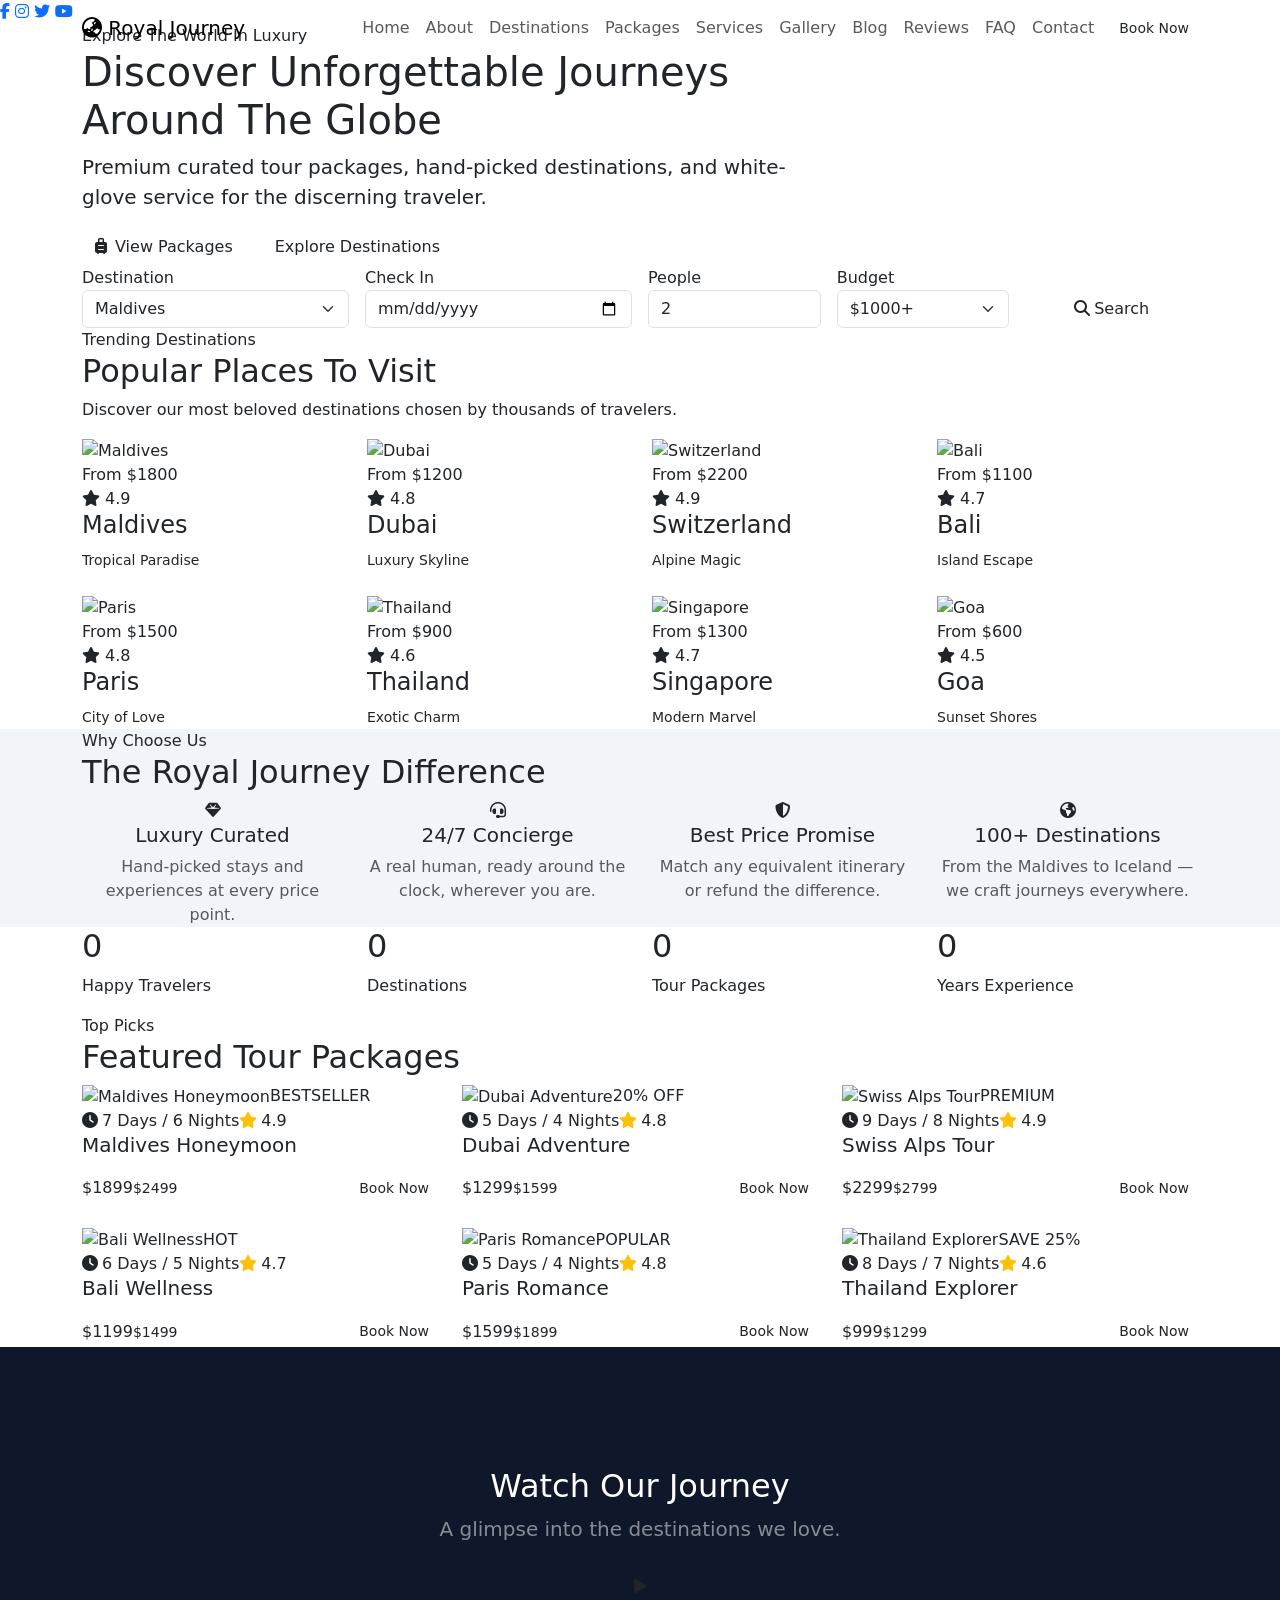
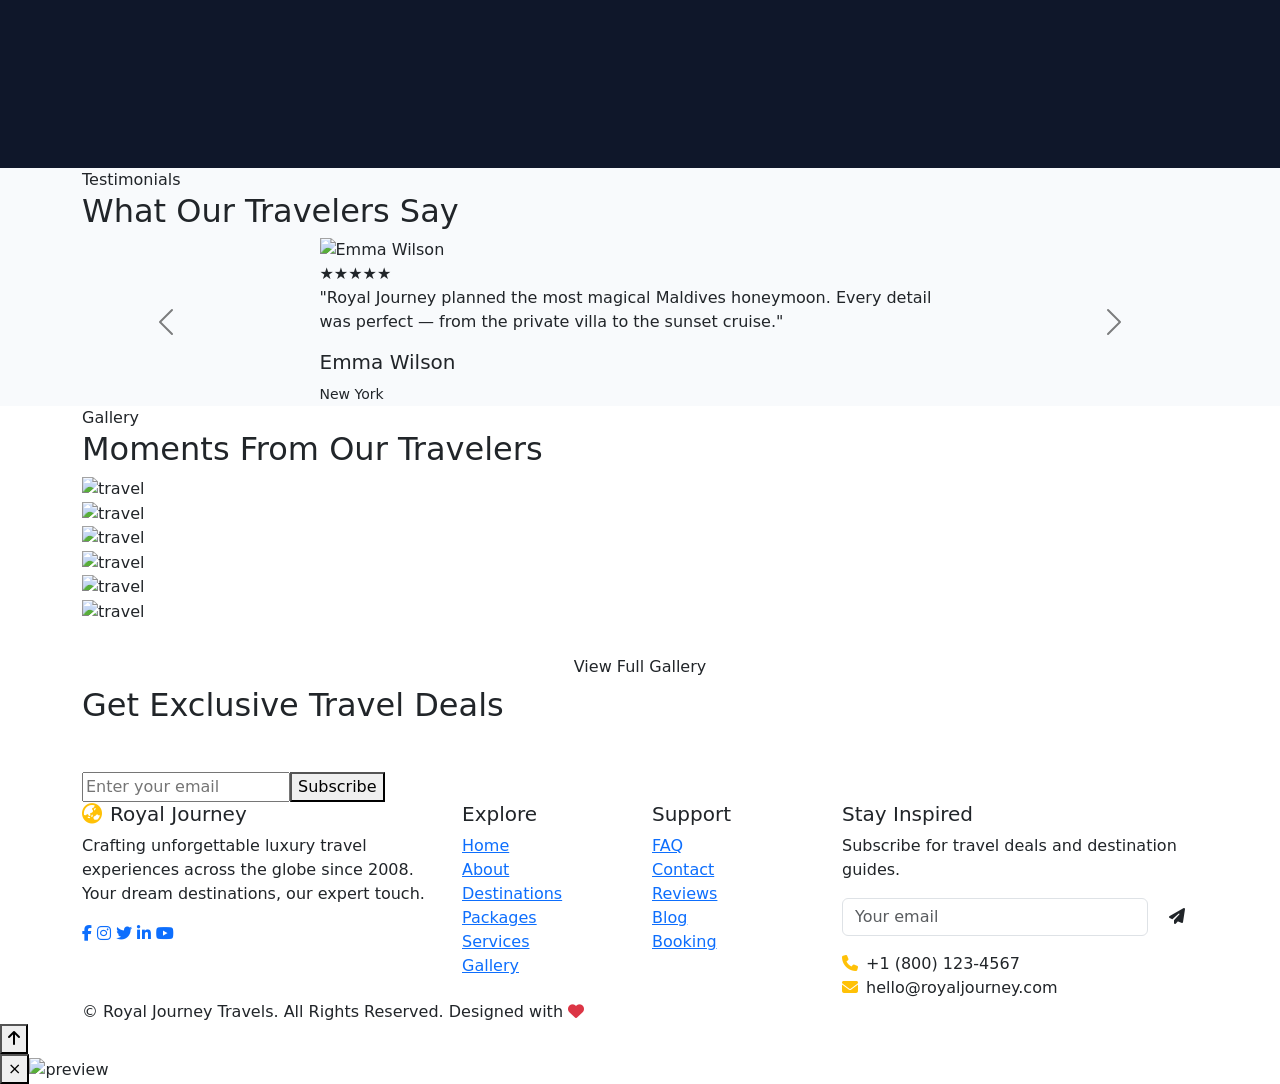
==== index.html @ 58ac91d8 "Add files via upload" ====
<!DOCTYPE html>
<html lang="en">
<head>
<meta charset="UTF-8">
<meta name="viewport" content="width=device-width,initial-scale=1">
<title>Luxury Tours & Travel Packages | Royal Journey Travels</title>
<meta name="description" content="Royal Journey Travels — explore the world in luxury with curated tour packages, premium destinations and concierge service.">
<link rel="preconnect" href="https://fonts.googleapis.com">
<link rel="preconnect" href="https://fonts.gstatic.com" crossorigin>
<link href="https://fonts.googleapis.com/css2?family=Playfair+Display:wght@600;700;800&family=Poppins:wght@300;400;500;600;700&display=swap" rel="stylesheet">
<link href="https://cdn.jsdelivr.net/npm/bootstrap@5.3.3/dist/css/bootstrap.min.css" rel="stylesheet">
<link href="https://cdnjs.cloudflare.com/ajax/libs/font-awesome/6.5.2/css/all.min.css" rel="stylesheet">
<link href="css/style.css" rel="stylesheet">
</head>
<body>
<div id="loader"><div class="loader-ring"></div></div>
<div class="float-social">
  <a href="#" aria-label="Facebook"><i class="fab fa-facebook-f"></i></a>
  <a href="#" aria-label="Instagram"><i class="fab fa-instagram"></i></a>
  <a href="#" aria-label="Twitter"><i class="fab fa-twitter"></i></a>
  <a href="#" aria-label="YouTube"><i class="fab fa-youtube"></i></a>
</div>

<nav class="navbar navbar-expand-lg fixed-top">
  <div class="container">
    <a class="navbar-brand" href="index.html"><i class="fas fa-globe-asia"></i> Royal Journey</a>
    <button class="navbar-toggler" data-bs-toggle="collapse" data-bs-target="#mainNav"><i class="fas fa-bars"></i></button>
    <div class="collapse navbar-collapse justify-content-end" id="mainNav">
      <ul class="navbar-nav align-items-lg-center">
        <li class="nav-item"><a class="nav-link" href="index.html">Home</a></li><li class="nav-item"><a class="nav-link" href="about.html">About</a></li><li class="nav-item"><a class="nav-link" href="destinations.html">Destinations</a></li><li class="nav-item"><a class="nav-link" href="packages.html">Packages</a></li><li class="nav-item"><a class="nav-link" href="services.html">Services</a></li><li class="nav-item"><a class="nav-link" href="gallery.html">Gallery</a></li><li class="nav-item"><a class="nav-link" href="blog.html">Blog</a></li><li class="nav-item"><a class="nav-link" href="testimonials.html">Reviews</a></li><li class="nav-item"><a class="nav-link" href="faq.html">FAQ</a></li><li class="nav-item"><a class="nav-link" href="contact.html">Contact</a></li>
        <li class="nav-item ms-lg-2"><a class="btn btn-premium btn-sm" href="booking.html">Book Now</a></li>
      </ul>
    </div>
  </div>
</nav>
<section class="hero">
  <div class="hero-bg" style="background-image:url('https://images.unsplash.com/photo-1507525428034-b723cf961d3e?w=1920&h=1080&fit=crop&auto=format')"></div>
  <div class="hero-overlay"></div>
  <div class="container hero-content">
    <div class="row">
      <div class="col-lg-8">
        <span class="eyebrow reveal">Explore The World In Luxury</span>
        <h1 class="reveal">Discover Unforgettable <span>Journeys</span> Around The Globe</h1>
        <p class="lead reveal">Premium curated tour packages, hand-picked destinations, and white-glove service for the discerning traveler.</p>
        <div class="d-flex gap-3 flex-wrap reveal">
          <a href="packages.html" class="btn btn-premium"><i class="fas fa-suitcase-rolling me-2"></i>View Packages</a>
          <a href="destinations.html" class="btn btn-outline-premium">Explore Destinations</a>
        </div>
      </div>
    </div>
    <div class="search-card reveal">
      <form class="row g-3 align-items-end" onsubmit="event.preventDefault();window.location.href='booking.html'">
        <div class="col-md-3"><label>Destination</label><select class="form-select"><option>Maldives</option><option>Dubai</option><option>Switzerland</option><option>Bali</option></select></div>
        <div class="col-md-3"><label>Check In</label><input type="date" class="form-control"></div>
        <div class="col-md-2"><label>People</label><input type="number" class="form-control" value="2" min="1"></div>
        <div class="col-md-2"><label>Budget</label><select class="form-select"><option>$1000+</option><option>$2000+</option><option>$5000+</option></select></div>
        <div class="col-md-2"><button class="btn btn-premium w-100"><i class="fas fa-search me-1"></i>Search</button></div>
      </form>
    </div>
  </div>
</section>

<section>
  <div class="container">
    <div class="section-title reveal"><span class="eyebrow">Trending Destinations</span><h2>Popular Places To Visit</h2><p>Discover our most beloved destinations chosen by thousands of travelers.</p></div>
    <div class="row g-4">
      <div class="col-md-6 col-lg-3"><div class="dest-card reveal"><img src="https://images.unsplash.com/photo-1514282401047-d79a71a590e8?w=600&h=800&fit=crop&auto=format" alt="Maldives"><div class="badge-price">From $1800</div><div class="overlay"><div class="rating"><i class="fas fa-star"></i> 4.9</div><h4>Maldives</h4><small>Tropical Paradise</small></div></div></div><div class="col-md-6 col-lg-3"><div class="dest-card reveal"><img src="https://images.unsplash.com/photo-1512453979798-5ea266f8880c?w=600&h=800&fit=crop&auto=format" alt="Dubai"><div class="badge-price">From $1200</div><div class="overlay"><div class="rating"><i class="fas fa-star"></i> 4.8</div><h4>Dubai</h4><small>Luxury Skyline</small></div></div></div><div class="col-md-6 col-lg-3"><div class="dest-card reveal"><img src="https://images.unsplash.com/photo-1530841377377-3ff06c0ca713?w=600&h=800&fit=crop&auto=format" alt="Switzerland"><div class="badge-price">From $2200</div><div class="overlay"><div class="rating"><i class="fas fa-star"></i> 4.9</div><h4>Switzerland</h4><small>Alpine Magic</small></div></div></div><div class="col-md-6 col-lg-3"><div class="dest-card reveal"><img src="https://images.unsplash.com/photo-1537996194471-e657df975ab4?w=600&h=800&fit=crop&auto=format" alt="Bali"><div class="badge-price">From $1100</div><div class="overlay"><div class="rating"><i class="fas fa-star"></i> 4.7</div><h4>Bali</h4><small>Island Escape</small></div></div></div><div class="col-md-6 col-lg-3"><div class="dest-card reveal"><img src="https://images.unsplash.com/photo-1502602898657-3e91760cbb34?w=600&h=800&fit=crop&auto=format" alt="Paris"><div class="badge-price">From $1500</div><div class="overlay"><div class="rating"><i class="fas fa-star"></i> 4.8</div><h4>Paris</h4><small>City of Love</small></div></div></div><div class="col-md-6 col-lg-3"><div class="dest-card reveal"><img src="https://images.unsplash.com/photo-1528181304800-259b08848526?w=600&h=800&fit=crop&auto=format" alt="Thailand"><div class="badge-price">From $900</div><div class="overlay"><div class="rating"><i class="fas fa-star"></i> 4.6</div><h4>Thailand</h4><small>Exotic Charm</small></div></div></div><div class="col-md-6 col-lg-3"><div class="dest-card reveal"><img src="https://images.unsplash.com/photo-1525625293386-3f8f99389edd?w=600&h=800&fit=crop&auto=format" alt="Singapore"><div class="badge-price">From $1300</div><div class="overlay"><div class="rating"><i class="fas fa-star"></i> 4.7</div><h4>Singapore</h4><small>Modern Marvel</small></div></div></div><div class="col-md-6 col-lg-3"><div class="dest-card reveal"><img src="https://images.unsplash.com/photo-1512343879784-a960bf40e7f2?w=600&h=800&fit=crop&auto=format" alt="Goa"><div class="badge-price">From $600</div><div class="overlay"><div class="rating"><i class="fas fa-star"></i> 4.5</div><h4>Goa</h4><small>Sunset Shores</small></div></div></div>
    </div>
  </div>
</section>

<section style="background:#f1f5f9">
  <div class="container">
    <div class="section-title reveal"><span class="eyebrow">Why Choose Us</span><h2>The Royal Journey Difference</h2></div>
    <div class="row g-4">
      <div class="col-md-6 col-lg-3"><div class="glass reveal text-center"><div class="feat-icon mx-auto"><i class="fas fa-gem"></i></div><h5>Luxury Curated</h5><p class="mb-0 text-muted">Hand-picked stays and experiences at every price point.</p></div></div><div class="col-md-6 col-lg-3"><div class="glass reveal text-center"><div class="feat-icon mx-auto"><i class="fas fa-headset"></i></div><h5>24/7 Concierge</h5><p class="mb-0 text-muted">A real human, ready around the clock, wherever you are.</p></div></div><div class="col-md-6 col-lg-3"><div class="glass reveal text-center"><div class="feat-icon mx-auto"><i class="fas fa-shield-halved"></i></div><h5>Best Price Promise</h5><p class="mb-0 text-muted">Match any equivalent itinerary or refund the difference.</p></div></div><div class="col-md-6 col-lg-3"><div class="glass reveal text-center"><div class="feat-icon mx-auto"><i class="fas fa-earth-americas"></i></div><h5>100+ Destinations</h5><p class="mb-0 text-muted">From the Maldives to Iceland — we craft journeys everywhere.</p></div></div>
    </div>
  </div>
</section>

<section class="counter-section">
  <div class="container position-relative">
    <div class="row">
      <div class="col-6 col-md-3 reveal"><div class="counter-box"><h2 data-counter="25000">0</h2><p>Happy Travelers</p></div></div><div class="col-6 col-md-3 reveal"><div class="counter-box"><h2 data-counter="120">0</h2><p>Destinations</p></div></div><div class="col-6 col-md-3 reveal"><div class="counter-box"><h2 data-counter="350">0</h2><p>Tour Packages</p></div></div><div class="col-6 col-md-3 reveal"><div class="counter-box"><h2 data-counter="17">0</h2><p>Years Experience</p></div></div>
    </div>
  </div>
</section>

<section>
  <div class="container">
    <div class="section-title reveal"><span class="eyebrow">Top Picks</span><h2>Featured Tour Packages</h2></div>
    <div class="row g-4">
      <div class="col-md-6 col-lg-4"><div class="pkg-card reveal"><div class="img-wrap"><img src="https://images.unsplash.com/photo-1573843981267-be1999ff37cd?w=800&h=600&fit=crop&auto=format" alt="Maldives Honeymoon"><span class="ribbon">BESTSELLER</span></div><div class="body"><div class="meta"><span><i class="fas fa-clock me-1"></i>7 Days / 6 Nights</span><span><i class="fas fa-star text-warning me-1"></i>4.9</span></div><h5>Maldives Honeymoon</h5><div class="d-flex justify-content-between align-items-center mt-3"><span class="price">$1899<small>$2499</small></span><a href="booking.html" class="btn btn-premium btn-sm">Book Now</a></div></div></div></div><div class="col-md-6 col-lg-4"><div class="pkg-card reveal"><div class="img-wrap"><img src="https://images.unsplash.com/photo-1518684079-3c830dcef090?w=800&h=600&fit=crop&auto=format" alt="Dubai Adventure"><span class="ribbon">20% OFF</span></div><div class="body"><div class="meta"><span><i class="fas fa-clock me-1"></i>5 Days / 4 Nights</span><span><i class="fas fa-star text-warning me-1"></i>4.8</span></div><h5>Dubai Adventure</h5><div class="d-flex justify-content-between align-items-center mt-3"><span class="price">$1299<small>$1599</small></span><a href="booking.html" class="btn btn-premium btn-sm">Book Now</a></div></div></div></div><div class="col-md-6 col-lg-4"><div class="pkg-card reveal"><div class="img-wrap"><img src="https://images.unsplash.com/photo-1527668752968-14dc70a27c95?w=800&h=600&fit=crop&auto=format" alt="Swiss Alps Tour"><span class="ribbon">PREMIUM</span></div><div class="body"><div class="meta"><span><i class="fas fa-clock me-1"></i>9 Days / 8 Nights</span><span><i class="fas fa-star text-warning me-1"></i>4.9</span></div><h5>Swiss Alps Tour</h5><div class="d-flex justify-content-between align-items-center mt-3"><span class="price">$2299<small>$2799</small></span><a href="booking.html" class="btn btn-premium btn-sm">Book Now</a></div></div></div></div><div class="col-md-6 col-lg-4"><div class="pkg-card reveal"><div class="img-wrap"><img src="https://images.unsplash.com/photo-1518548419970-58e3b4079ab2?w=800&h=600&fit=crop&auto=format" alt="Bali Wellness"><span class="ribbon">HOT</span></div><div class="body"><div class="meta"><span><i class="fas fa-clock me-1"></i>6 Days / 5 Nights</span><span><i class="fas fa-star text-warning me-1"></i>4.7</span></div><h5>Bali Wellness</h5><div class="d-flex justify-content-between align-items-center mt-3"><span class="price">$1199<small>$1499</small></span><a href="booking.html" class="btn btn-premium btn-sm">Book Now</a></div></div></div></div><div class="col-md-6 col-lg-4"><div class="pkg-card reveal"><div class="img-wrap"><img src="https://images.unsplash.com/photo-1431274172761-fca41d930114?w=800&h=600&fit=crop&auto=format" alt="Paris Romance"><span class="ribbon">POPULAR</span></div><div class="body"><div class="meta"><span><i class="fas fa-clock me-1"></i>5 Days / 4 Nights</span><span><i class="fas fa-star text-warning me-1"></i>4.8</span></div><h5>Paris Romance</h5><div class="d-flex justify-content-between align-items-center mt-3"><span class="price">$1599<small>$1899</small></span><a href="booking.html" class="btn btn-premium btn-sm">Book Now</a></div></div></div></div><div class="col-md-6 col-lg-4"><div class="pkg-card reveal"><div class="img-wrap"><img src="https://images.unsplash.com/photo-1552465011-b4e21bf6e79a?w=800&h=600&fit=crop&auto=format" alt="Thailand Explorer"><span class="ribbon">SAVE 25%</span></div><div class="body"><div class="meta"><span><i class="fas fa-clock me-1"></i>8 Days / 7 Nights</span><span><i class="fas fa-star text-warning me-1"></i>4.6</span></div><h5>Thailand Explorer</h5><div class="d-flex justify-content-between align-items-center mt-3"><span class="price">$999<small>$1299</small></span><a href="booking.html" class="btn btn-premium btn-sm">Book Now</a></div></div></div></div>
    </div>
  </div>
</section>

<section style="background:#0f172a;color:#fff;text-align:center;padding:120px 0;background-image:linear-gradient(rgba(15,23,42,.8),rgba(15,23,42,.8)),url('https://images.unsplash.com/photo-1488646953014-85cb44e25828?w=1600&h=800&fit=crop&auto=format');background-size:cover;background-attachment:fixed">
  <div class="container reveal">
    <h2 style="color:#fff">Watch Our Journey</h2>
    <p class="lead text-white-50 mb-4">A glimpse into the destinations we love.</p>
    <a href="#" class="btn btn-premium rounded-circle" style="width:80px;height:80px" data-bs-toggle="modal" data-bs-target="#videoModal"><i class="fas fa-play"></i></a>
  </div>
</section>
<div class="modal fade" id="videoModal" tabindex="-1"><div class="modal-dialog modal-lg modal-dialog-centered"><div class="modal-content"><div class="ratio ratio-16x9"><iframe src="https://www.youtube.com/embed/_VuJiD4OcG4" allowfullscreen></iframe></div></div></div></div>

<section style="background:#f8fafc">
  <div class="container">
    <div class="section-title reveal"><span class="eyebrow">Testimonials</span><h2>What Our Travelers Say</h2></div>
    <div id="testiCarousel" class="carousel slide reveal" data-bs-ride="carousel"><div class="carousel-inner">
      <div class="carousel-item active"><div class="row justify-content-center"><div class="col-lg-7"><div class="testi"><img src="https://randomuser.me/api/portraits/women/65.jpg" alt="Emma Wilson"><div class="stars">★★★★★</div><p>"Royal Journey planned the most magical Maldives honeymoon. Every detail was perfect — from the private villa to the sunset cruise."</p><h5>Emma Wilson</h5><small>New York</small></div></div></div></div><div class="carousel-item"><div class="row justify-content-center"><div class="col-lg-7"><div class="testi"><img src="https://randomuser.me/api/portraits/men/22.jpg" alt="Daniel Smith"><div class="stars">★★★★★</div><p>"From Dubai’s skyline to its deserts, the team curated an unforgettable adventure. World-class service throughout."</p><h5>Daniel Smith</h5><small>London</small></div></div></div></div><div class="carousel-item"><div class="row justify-content-center"><div class="col-lg-7"><div class="testi"><img src="https://randomuser.me/api/portraits/women/30.jpg" alt="Priya Sharma"><div class="stars">★★★★★</div><p>"Our Swiss Alps trip was beyond expectations. The hotels, guides, and itinerary felt truly luxurious. Highly recommended!"</p><h5>Priya Sharma</h5><small>Mumbai</small></div></div></div></div><div class="carousel-item"><div class="row justify-content-center"><div class="col-lg-7"><div class="testi"><img src="https://randomuser.me/api/portraits/men/55.jpg" alt="Marco Rossi"><div class="stars">★★★★★</div><p>"Booking Bali through Royal Journey was the best travel decision. Seamless and stress-free, with thoughtful surprises."</p><h5>Marco Rossi</h5><small>Milan</small></div></div></div></div>
    </div><button class="carousel-control-prev" data-bs-target="#testiCarousel" data-bs-slide="prev"><span class="carousel-control-prev-icon" style="filter:invert(1)"></span></button><button class="carousel-control-next" data-bs-target="#testiCarousel" data-bs-slide="next"><span class="carousel-control-next-icon" style="filter:invert(1)"></span></button></div>
  </div>
</section>

<section>
  <div class="container">
    <div class="section-title reveal"><span class="eyebrow">Gallery</span><h2>Moments From Our Travelers</h2></div>
    <div class="masonry">
      <div class="gallery-item reveal"><img src="https://images.unsplash.com/photo-1507525428034-b723cf961d3e?w=600&h=685&fit=crop&auto=format" alt="travel"></div><div class="gallery-item reveal"><img src="https://images.unsplash.com/photo-1469474968028-56623f02e42e?w=600&h=649&fit=crop&auto=format" alt="travel"></div><div class="gallery-item reveal"><img src="https://images.unsplash.com/photo-1488646953014-85cb44e25828?w=600&h=666&fit=crop&auto=format" alt="travel"></div><div class="gallery-item reveal"><img src="https://images.unsplash.com/photo-1518684079-3c830dcef090?w=600&h=568&fit=crop&auto=format" alt="travel"></div><div class="gallery-item reveal"><img src="https://images.unsplash.com/photo-1493246507139-91e8fad9978e?w=600&h=601&fit=crop&auto=format" alt="travel"></div><div class="gallery-item reveal"><img src="https://images.unsplash.com/photo-1530841377377-3ff06c0ca713?w=600&h=617&fit=crop&auto=format" alt="travel"></div>
    </div>
    <div class="text-center mt-4"><a href="gallery.html" class="btn btn-premium">View Full Gallery</a></div>
  </div>
</section>

<section>
  <div class="container"><div class="newsletter reveal">
    <h2>Get Exclusive Travel Deals</h2>
    <p class="text-white-50">Join 25,000+ travelers receiving curated offers monthly.</p>
    <form><input type="email" placeholder="Enter your email" required><button type="submit">Subscribe</button></form>
  </div></div>
</section>

<footer>
  <div class="container">
    <div class="row g-4">
      <div class="col-lg-4">
        <h5><i class="fas fa-globe-asia text-warning me-2"></i>Royal Journey</h5>
        <p>Crafting unforgettable luxury travel experiences across the globe since 2008. Your dream destinations, our expert touch.</p>
        <div class="social mt-3">
          <a href="#"><i class="fab fa-facebook-f"></i></a>
          <a href="#"><i class="fab fa-instagram"></i></a>
          <a href="#"><i class="fab fa-twitter"></i></a>
          <a href="#"><i class="fab fa-linkedin-in"></i></a>
          <a href="#"><i class="fab fa-youtube"></i></a>
        </div>
      </div>
      <div class="col-lg-2 col-md-6">
        <h5>Explore</h5>
        <a href="index.html">Home</a><br><a href="about.html">About</a><br><a href="destinations.html">Destinations</a><br><a href="packages.html">Packages</a><br><a href="services.html">Services</a><br><a href="gallery.html">Gallery</a><br>
      </div>
      <div class="col-lg-2 col-md-6">
        <h5>Support</h5>
        <a href="faq.html">FAQ</a><br>
        <a href="contact.html">Contact</a><br>
        <a href="testimonials.html">Reviews</a><br>
        <a href="blog.html">Blog</a><br>
        <a href="booking.html">Booking</a>
      </div>
      <div class="col-lg-4">
        <h5>Stay Inspired</h5>
        <p>Subscribe for travel deals and destination guides.</p>
        <form id="footerNewsletter" class="d-flex gap-2 mt-3">
          <input type="email" class="form-control" placeholder="Your email" required>
          <button class="btn btn-accent" type="submit"><i class="fas fa-paper-plane"></i></button>
        </form>
        <p class="mt-3 mb-0"><i class="fas fa-phone me-2 text-warning"></i>+1 (800) 123-4567</p>
        <p class="mb-0"><i class="fas fa-envelope me-2 text-warning"></i>hello@royaljourney.com</p>
      </div>
    </div>
    <div class="copyright">© <span id="year"></span> Royal Journey Travels. All Rights Reserved. Designed with <i class="fas fa-heart text-danger"></i></div>
  </div>
</footer>
<button id="toTop" aria-label="Back to top"><i class="fas fa-arrow-up"></i></button>
<div id="lightbox" class="lightbox"><button class="close">&times;</button><img alt="preview"></div>
<div class="toast-container">
  <div id="successToast" class="toast align-items-center text-white border-0" style="background:var(--grad)" role="alert">
    <div class="d-flex">
      <div class="toast-body"><i class="fas fa-check-circle me-2"></i>Submitted successfully! We'll be in touch shortly.</div>
      <button type="button" class="btn-close btn-close-white me-2 m-auto" data-bs-dismiss="toast"></button>
    </div>
  </div>
</div>
<script src="https://cdn.jsdelivr.net/npm/bootstrap@5.3.3/dist/js/bootstrap.bundle.min.js"></script>
<script src="js/script.js"></script>
</body>
</html>
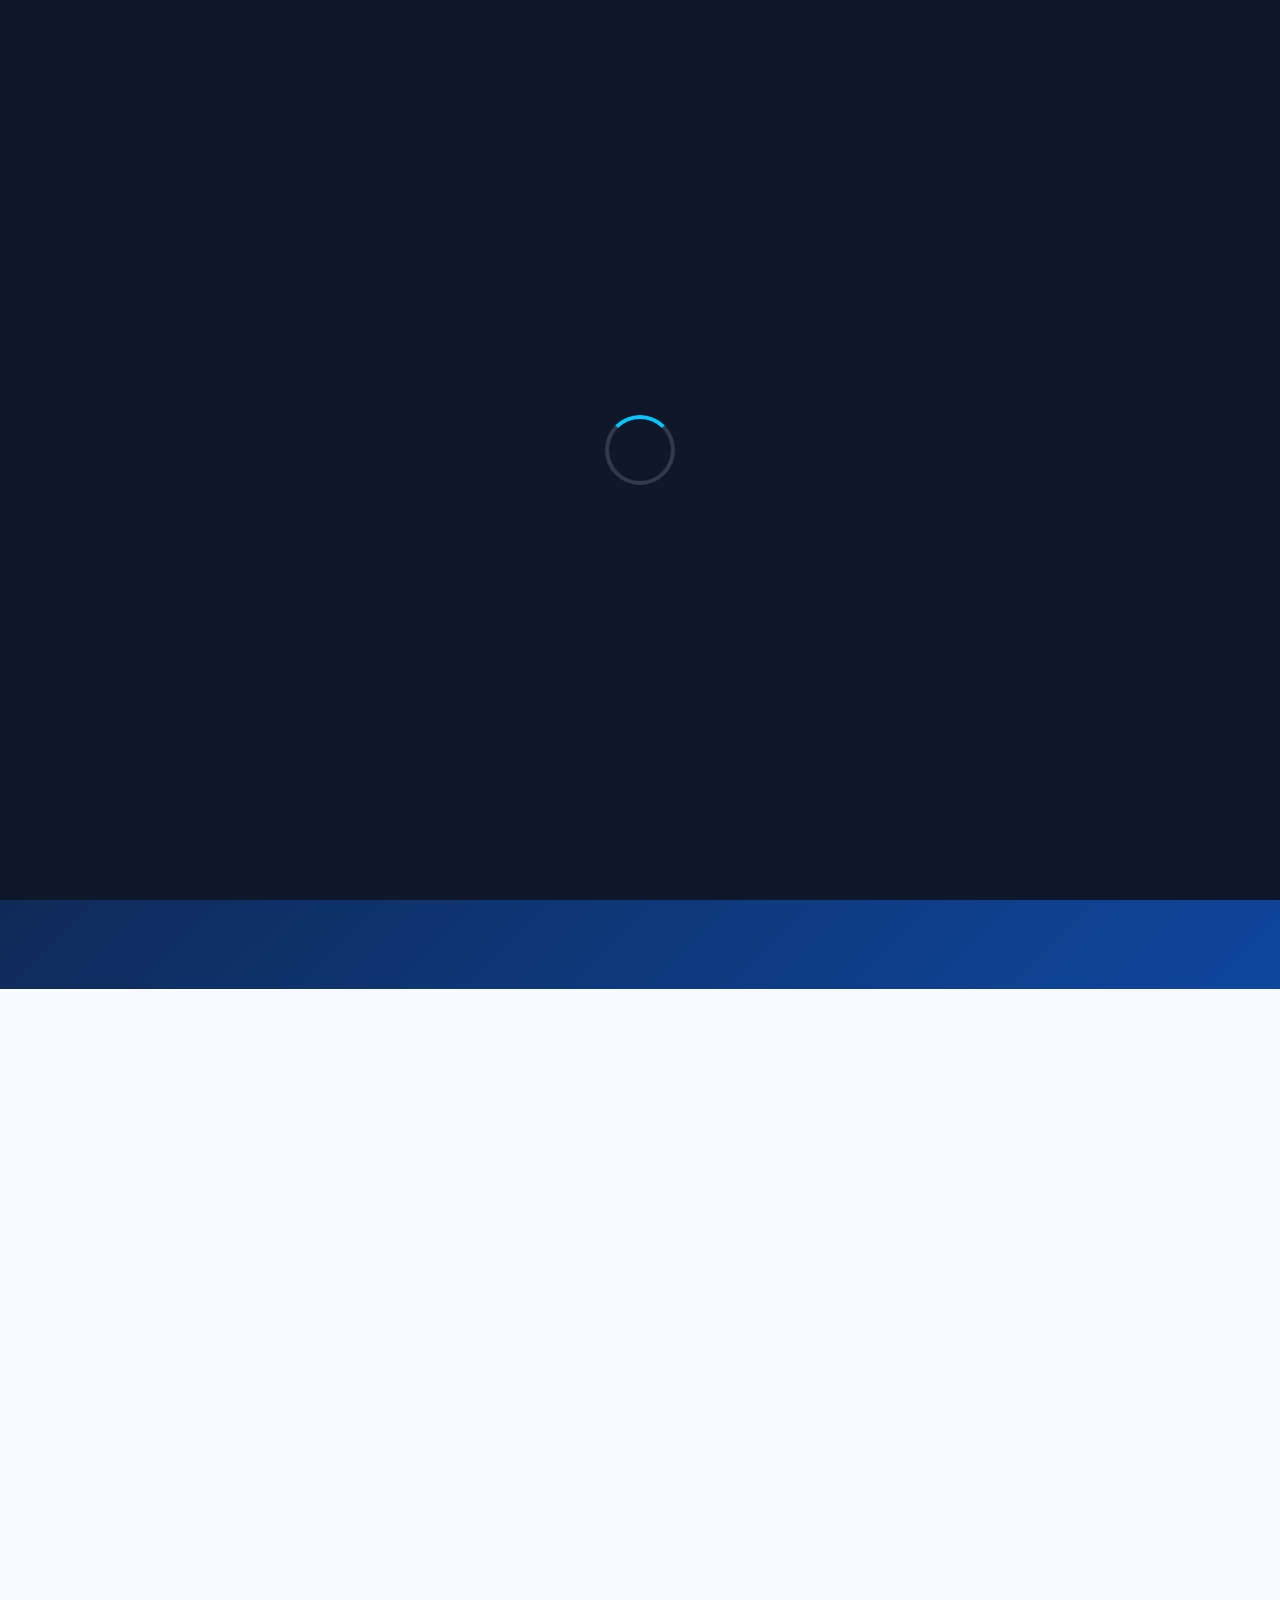
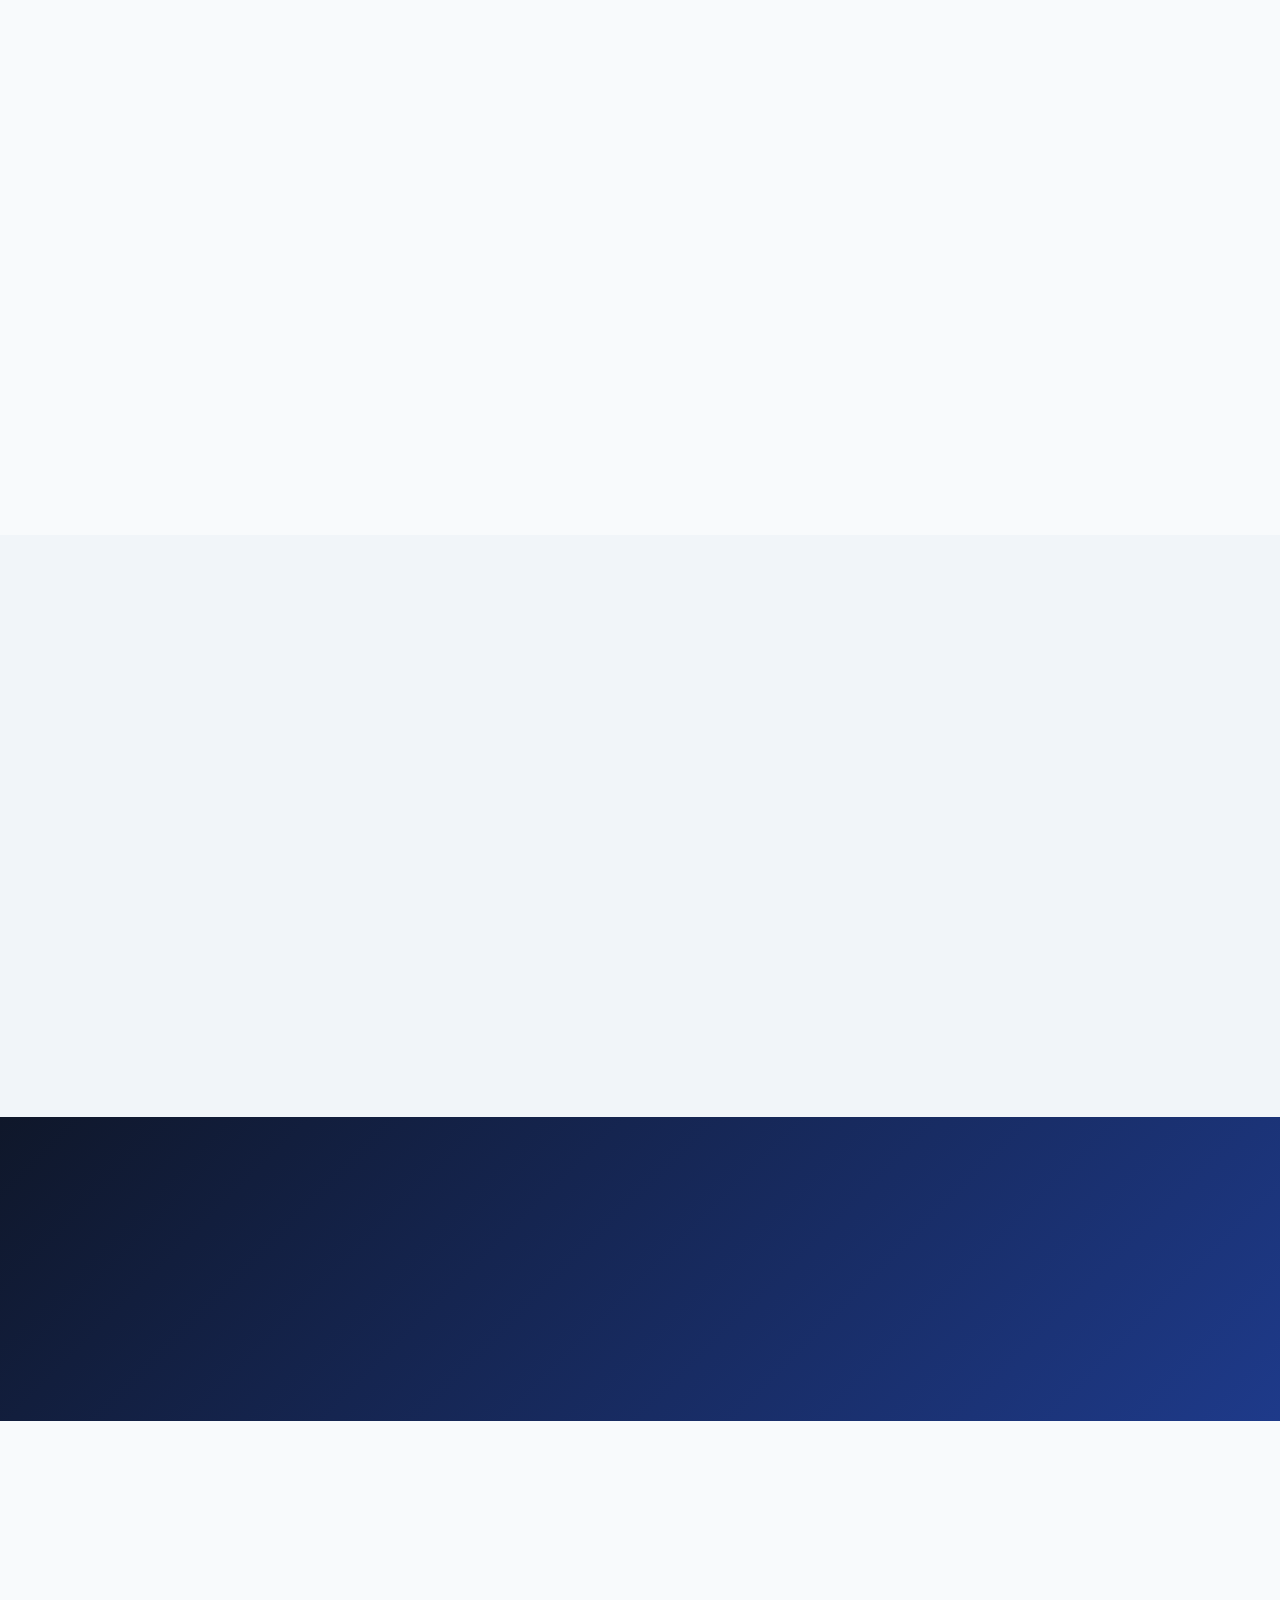
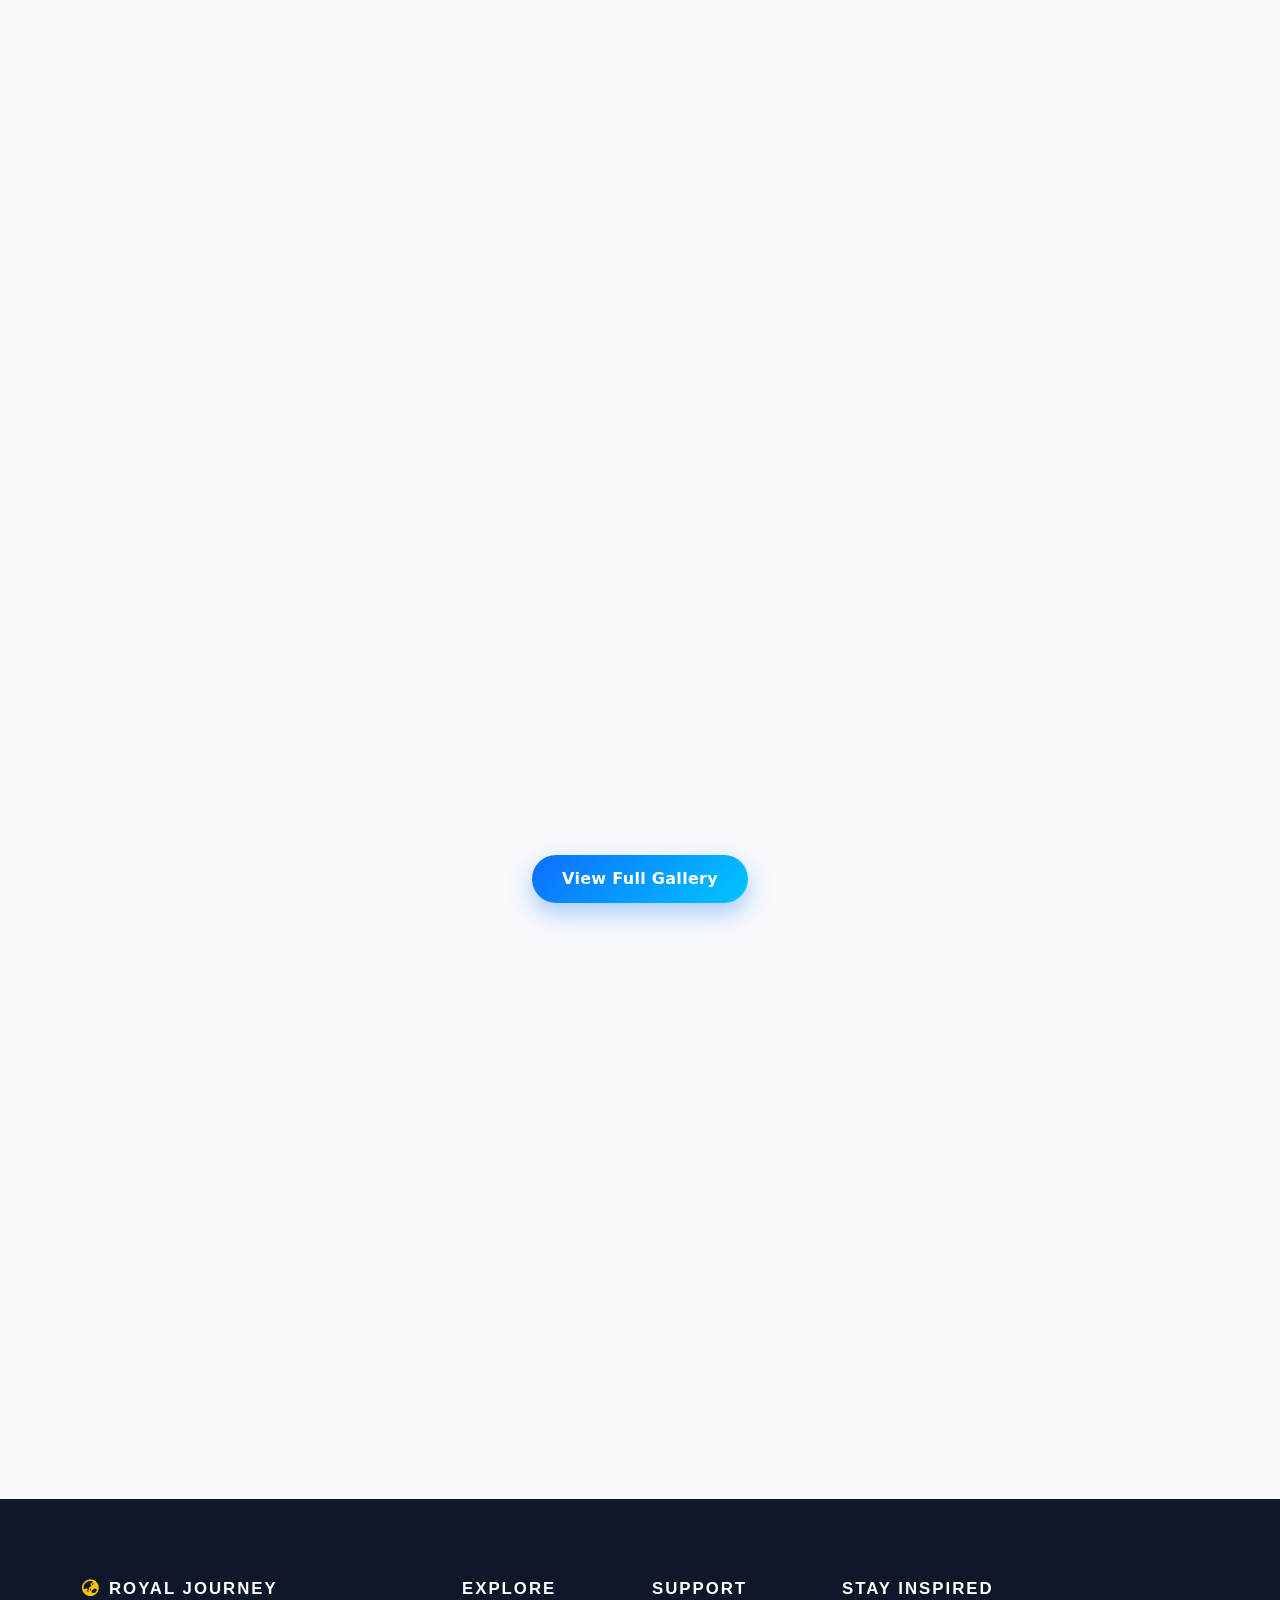
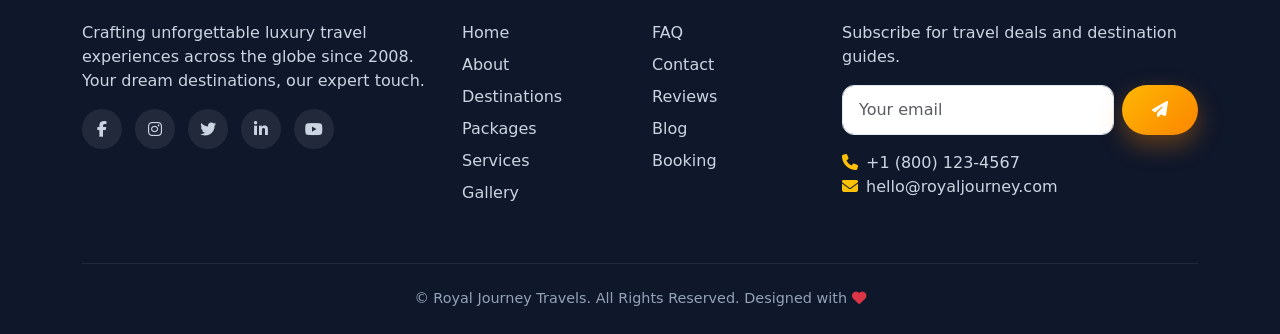
==== commit 5f1d5f16: "Update index.html" ====
--- a/index.html
+++ b/index.html
@@ -10,7 +10,7 @@
 <link href="https://fonts.googleapis.com/css2?family=Playfair+Display:wght@600;700;800&family=Poppins:wght@300;400;500;600;700&display=swap" rel="stylesheet">
 <link href="https://cdn.jsdelivr.net/npm/bootstrap@5.3.3/dist/css/bootstrap.min.css" rel="stylesheet">
 <link href="https://cdnjs.cloudflare.com/ajax/libs/font-awesome/6.5.2/css/all.min.css" rel="stylesheet">
-<link href="css/style.css" rel="stylesheet">
+<link href="style.css" rel="stylesheet">
 </head>
 <body>
 <div id="loader"><div class="loader-ring"></div></div>
@@ -184,4 +184,4 @@
 <script src="https://cdn.jsdelivr.net/npm/bootstrap@5.3.3/dist/js/bootstrap.bundle.min.js"></script>
 <script src="js/script.js"></script>
 </body>
-</html>+</html>
--- a/style.css
+++ b/style.css
@@ -0,0 +1,212 @@
+/* Royal Journey Travels - Premium Styles */
+:root{
+  --primary:#0d6efd;
+  --secondary:#00c6ff;
+  --accent:#ffb703;
+  --dark:#0f172a;
+  --light:#f8fafc;
+  --text:#1e293b;
+  --white:#ffffff;
+  --grad:linear-gradient(135deg,#0d6efd,#00c6ff);
+  --grad-accent:linear-gradient(135deg,#ffb703,#fb8500);
+  --shadow-sm:0 6px 18px rgba(15,23,42,.08);
+  --shadow-md:0 14px 40px rgba(15,23,42,.14);
+  --shadow-lg:0 30px 60px rgba(13,110,253,.25);
+}
+*{scroll-behavior:smooth}
+html,body{font-family:'Poppins',system-ui,-apple-system,Segoe UI,Roboto,sans-serif;color:var(--text);background:var(--light);overflow-x:hidden}
+h1,h2,h3,h4,h5,h6{font-family:'Playfair Display',serif;font-weight:700;color:var(--dark);letter-spacing:-.5px}
+a{text-decoration:none;transition:all .3s ease}
+img{max-width:100%;display:block}
+
+/* Loader */
+#loader{position:fixed;inset:0;background:var(--dark);display:flex;align-items:center;justify-content:center;z-index:9999;transition:opacity .6s ease,visibility .6s}
+#loader.hide{opacity:0;visibility:hidden}
+.loader-ring{width:70px;height:70px;border-radius:50%;border:4px solid rgba(255,255,255,.15);border-top-color:var(--secondary);animation:spin 1s linear infinite}
+@keyframes spin{to{transform:rotate(360deg)}}
+
+/* Navbar */
+.navbar{transition:all .4s ease;padding:18px 0;background:transparent}
+.navbar.scrolled{background:rgba(255,255,255,.92);backdrop-filter:blur(14px);box-shadow:var(--shadow-sm);padding:10px 0}
+.navbar .navbar-brand{font-family:'Playfair Display',serif;font-weight:800;font-size:1.6rem;color:#fff;display:flex;align-items:center;gap:8px}
+.navbar.scrolled .navbar-brand,.navbar.solid .navbar-brand{color:var(--dark)}
+.navbar .navbar-brand i{background:var(--grad);-webkit-background-clip:text;background-clip:text;color:transparent;font-size:1.8rem}
+.navbar .nav-link{color:rgba(255,255,255,.92);font-weight:500;margin:0 6px;position:relative}
+.navbar.scrolled .nav-link,.navbar.solid .nav-link{color:var(--text)}
+.navbar .nav-link::after{content:"";position:absolute;bottom:2px;left:50%;width:0;height:2px;background:var(--grad);transition:all .3s;transform:translateX(-50%)}
+.navbar .nav-link:hover::after,.navbar .nav-link.active::after{width:70%}
+.navbar .nav-link:hover{color:var(--secondary)!important}
+.navbar-toggler{border:none;color:#fff;font-size:1.5rem}
+.navbar.scrolled .navbar-toggler,.navbar.solid .navbar-toggler{color:var(--dark)}
+.navbar-toggler:focus{box-shadow:none}
+
+/* Buttons */
+.btn-premium{background:var(--grad);color:#fff;border:none;padding:12px 30px;border-radius:50px;font-weight:600;letter-spacing:.3px;box-shadow:0 10px 25px rgba(13,110,253,.35);transition:all .3s}
+.btn-premium:hover{transform:translateY(-3px);box-shadow:0 18px 35px rgba(13,110,253,.45);color:#fff}
+.btn-outline-premium{background:transparent;color:#fff;border:2px solid #fff;padding:10px 28px;border-radius:50px;font-weight:600;transition:all .3s}
+.btn-outline-premium:hover{background:#fff;color:var(--primary)}
+.btn-accent{background:var(--grad-accent);color:#fff;border:none;padding:12px 30px;border-radius:50px;font-weight:600;box-shadow:0 10px 25px rgba(251,133,0,.35)}
+.btn-accent:hover{transform:translateY(-3px);color:#fff}
+
+/* Hero */
+.hero{position:relative;min-height:100vh;display:flex;align-items:center;color:#fff;overflow:hidden;background:#0f172a}
+.hero-bg{position:absolute;inset:0;background-size:cover;background-position:center;transform:scale(1.05);animation:slowzoom 20s ease-in-out infinite alternate}
+@keyframes slowzoom{to{transform:scale(1.15)}}
+.hero-overlay{position:absolute;inset:0;background:linear-gradient(135deg,rgba(15,23,42,.85),rgba(13,110,253,.55))}
+.hero-content{position:relative;z-index:2;padding:140px 0 80px}
+.hero-content .eyebrow{display:inline-block;padding:8px 18px;border-radius:50px;background:rgba(255,255,255,.12);backdrop-filter:blur(10px);border:1px solid rgba(255,255,255,.2);font-size:.85rem;letter-spacing:2px;text-transform:uppercase;margin-bottom:20px}
+.hero h1{color:#fff;font-size:clamp(2.4rem,5.5vw,4.8rem);line-height:1.05;margin-bottom:22px}
+.hero h1 span{background:linear-gradient(135deg,#ffb703,#00c6ff);-webkit-background-clip:text;background-clip:text;color:transparent}
+.hero p.lead{font-size:1.15rem;color:rgba(255,255,255,.85);max-width:620px;margin-bottom:32px}
+
+/* Page hero (sub-pages) */
+.page-hero{position:relative;padding:160px 0 90px;color:#fff;text-align:center;background-size:cover;background-position:center}
+.page-hero::before{content:"";position:absolute;inset:0;background:linear-gradient(135deg,rgba(15,23,42,.85),rgba(13,110,253,.55))}
+.page-hero .container{position:relative;z-index:1}
+.page-hero h1{color:#fff;font-size:clamp(2rem,4.5vw,3.6rem)}
+.page-hero .breadcrumb{justify-content:center;background:transparent;margin:0}
+.page-hero .breadcrumb a{color:rgba(255,255,255,.85)}
+.page-hero .breadcrumb-item.active{color:var(--accent)}
+
+/* Search booking bar */
+.search-card{background:rgba(255,255,255,.95);backdrop-filter:blur(20px);border-radius:20px;padding:22px;box-shadow:var(--shadow-md);margin-top:30px}
+.search-card .form-control,.search-card .form-select{border:1px solid #e2e8f0;border-radius:12px;padding:12px 14px;font-size:.95rem}
+.search-card label{font-size:.78rem;font-weight:600;text-transform:uppercase;letter-spacing:1px;color:#64748b;margin-bottom:6px}
+
+/* Sections */
+section{padding:90px 0}
+.section-title{text-align:center;margin-bottom:60px}
+.section-title .eyebrow{color:var(--primary);text-transform:uppercase;letter-spacing:3px;font-size:.85rem;font-weight:600;margin-bottom:10px;display:block}
+.section-title h2{font-size:clamp(2rem,3.5vw,3rem);margin-bottom:14px}
+.section-title p{color:#64748b;max-width:640px;margin:0 auto}
+
+/* Destination cards */
+.dest-card{position:relative;border-radius:22px;overflow:hidden;height:380px;box-shadow:var(--shadow-sm);transition:all .5s}
+.dest-card:hover{transform:translateY(-8px);box-shadow:var(--shadow-lg)}
+.dest-card img{width:100%;height:100%;object-fit:cover;transition:transform .8s ease}
+.dest-card:hover img{transform:scale(1.12)}
+.dest-card .overlay{position:absolute;inset:0;background:linear-gradient(to top,rgba(15,23,42,.92) 0%,rgba(15,23,42,.2) 60%,transparent 100%);display:flex;flex-direction:column;justify-content:flex-end;padding:24px;color:#fff}
+.dest-card .badge-price{position:absolute;top:18px;right:18px;background:var(--grad-accent);padding:8px 16px;border-radius:50px;font-weight:600;font-size:.85rem;color:#fff}
+.dest-card h4{color:#fff;margin-bottom:6px}
+.dest-card .rating{color:var(--accent);font-size:.9rem}
+
+/* Glass card */
+.glass{background:rgba(255,255,255,.6);backdrop-filter:blur(20px);border:1px solid rgba(255,255,255,.5);border-radius:20px;padding:32px;box-shadow:var(--shadow-sm);transition:all .4s}
+.glass:hover{transform:translateY(-6px);box-shadow:var(--shadow-md)}
+.feat-icon{width:70px;height:70px;border-radius:20px;background:var(--grad);display:flex;align-items:center;justify-content:center;color:#fff;font-size:1.6rem;margin-bottom:18px;box-shadow:0 10px 25px rgba(13,110,253,.3)}
+
+/* Counters */
+.counter-section{background:linear-gradient(135deg,#0f172a,#1e3a8a);color:#fff;position:relative;overflow:hidden}
+.counter-section::before{content:"";position:absolute;inset:0;background:url('https://images.unsplash.com/photo-1469474968028-56623f02e42e?w=1600') center/cover;opacity:.1}
+.counter-box{text-align:center;padding:20px}
+.counter-box h2{color:var(--accent);font-size:3rem;margin-bottom:6px;font-weight:800}
+.counter-box p{color:rgba(255,255,255,.8);text-transform:uppercase;letter-spacing:2px;font-size:.85rem;margin:0}
+
+/* Package cards */
+.pkg-card{background:#fff;border-radius:22px;overflow:hidden;box-shadow:var(--shadow-sm);transition:all .4s;height:100%}
+.pkg-card:hover{transform:translateY(-8px);box-shadow:var(--shadow-md)}
+.pkg-card .img-wrap{position:relative;height:240px;overflow:hidden}
+.pkg-card .img-wrap img{width:100%;height:100%;object-fit:cover;transition:transform .8s}
+.pkg-card:hover .img-wrap img{transform:scale(1.1)}
+.pkg-card .ribbon{position:absolute;top:16px;left:0;background:var(--grad-accent);color:#fff;padding:6px 16px;font-size:.8rem;font-weight:600;border-radius:0 50px 50px 0}
+.pkg-card .body{padding:22px}
+.pkg-card .meta{display:flex;gap:14px;color:#64748b;font-size:.85rem;margin-bottom:12px}
+.pkg-card .price{color:var(--primary);font-size:1.4rem;font-weight:700}
+.pkg-card .price small{color:#94a3b8;text-decoration:line-through;font-weight:400;margin-left:6px}
+
+/* Testimonial */
+.testi{background:#fff;border-radius:22px;padding:36px;box-shadow:var(--shadow-sm);margin:20px 8px;text-align:center}
+.testi img{width:80px;height:80px;border-radius:50%;object-fit:cover;margin:0 auto 16px;border:4px solid var(--secondary)}
+.testi .stars{color:var(--accent);margin-bottom:14px}
+.testi p{color:#475569;font-style:italic;font-size:1rem}
+.testi h5{margin-top:14px;margin-bottom:2px}
+.testi small{color:#94a3b8}
+
+/* Gallery */
+.gallery-item{position:relative;border-radius:16px;overflow:hidden;margin-bottom:24px;cursor:pointer;break-inside:avoid}
+.gallery-item img{width:100%;transition:transform .6s}
+.gallery-item:hover img{transform:scale(1.1)}
+.gallery-item::after{content:"\f00e";font-family:"Font Awesome 6 Free";font-weight:900;position:absolute;inset:0;background:rgba(13,110,253,.7);color:#fff;display:flex;align-items:center;justify-content:center;font-size:2rem;opacity:0;transition:all .4s}
+.gallery-item:hover::after{opacity:1}
+.masonry{column-count:3;column-gap:24px}
+@media(max-width:768px){.masonry{column-count:2}}
+@media(max-width:480px){.masonry{column-count:1}}
+
+/* Lightbox */
+.lightbox{position:fixed;inset:0;background:rgba(15,23,42,.95);z-index:9999;display:none;align-items:center;justify-content:center;padding:30px}
+.lightbox.show{display:flex}
+.lightbox img{max-width:90%;max-height:90vh;border-radius:12px;box-shadow:0 30px 80px rgba(0,0,0,.6)}
+.lightbox .close{position:absolute;top:20px;right:30px;color:#fff;font-size:2rem;background:none;border:none;cursor:pointer}
+
+/* Newsletter */
+.newsletter{background:var(--grad);color:#fff;border-radius:30px;padding:60px 40px;text-align:center;position:relative;overflow:hidden}
+.newsletter::before{content:"";position:absolute;inset:0;background:url('https://images.unsplash.com/photo-1488646953014-85cb44e25828?w=1600') center/cover;opacity:.15}
+.newsletter h2,.newsletter p{color:#fff;position:relative}
+.newsletter form{max-width:520px;margin:24px auto 0;display:flex;gap:10px;position:relative}
+.newsletter input{flex:1;border:none;padding:14px 20px;border-radius:50px;font-size:1rem}
+.newsletter button{background:var(--accent);color:#0f172a;border:none;padding:14px 28px;border-radius:50px;font-weight:700;transition:all .3s}
+.newsletter button:hover{background:#fff;transform:translateY(-2px)}
+
+/* Footer */
+footer{background:#0f172a;color:#cbd5e1;padding:80px 0 0;margin-top:60px}
+footer h5{color:#fff;margin-bottom:22px;font-family:'Poppins',sans-serif;font-size:1.05rem;text-transform:uppercase;letter-spacing:2px}
+footer a{color:#cbd5e1;display:inline-block;margin-bottom:8px}
+footer a:hover{color:var(--accent);transform:translateX(4px)}
+footer .social a{width:40px;height:40px;border-radius:50%;background:rgba(255,255,255,.08);display:inline-flex;align-items:center;justify-content:center;margin-right:8px;margin-bottom:0;transition:all .3s}
+footer .social a:hover{background:var(--grad);transform:translateY(-4px)}
+footer .copyright{border-top:1px solid rgba(255,255,255,.08);padding:24px 0;margin-top:50px;text-align:center;color:#94a3b8;font-size:.9rem}
+
+/* Back to top */
+#toTop{position:fixed;right:24px;bottom:24px;width:50px;height:50px;border-radius:50%;background:var(--grad);color:#fff;border:none;display:none;align-items:center;justify-content:center;font-size:1.2rem;box-shadow:0 10px 25px rgba(13,110,253,.4);z-index:999;cursor:pointer;transition:transform .3s}
+#toTop.show{display:flex}
+#toTop:hover{transform:translateY(-4px)}
+
+/* Floating social */
+.float-social{position:fixed;left:18px;top:50%;transform:translateY(-50%);z-index:99;display:flex;flex-direction:column;gap:10px}
+.float-social a{width:40px;height:40px;border-radius:50%;background:rgb(0, 0, 0);backdrop-filter:blur(10px);color:#fff;display:flex;align-items:center;justify-content:center;border:1px solid rgba(255,255,255,.2);transition:all .3s}
+.float-social a:hover{background:var(--grad);transform:translateX(4px)}
+@media(max-width:768px){.float-social{display:none}}
+
+/* Reveal animation */
+.reveal{opacity:0;transform:translateY(40px);transition:all .8s ease}
+.reveal.visible{opacity:1;transform:translateY(0)}
+
+/* Forms */
+.form-control,.form-select{padding:12px 16px;border-radius:12px;border:1px solid #e2e8f0}
+.form-control:focus,.form-select:focus{border-color:var(--primary);box-shadow:0 0 0 4px rgba(13,110,253,.12)}
+.form-label{font-weight:500;color:var(--dark)}
+
+/* Accordion */
+.accordion-item{border:none;margin-bottom:14px;border-radius:14px!important;overflow:hidden;box-shadow:var(--shadow-sm)}
+.accordion-button{padding:20px 24px;font-weight:600;background:#fff;color:var(--dark)}
+.accordion-button:not(.collapsed){background:var(--grad);color:#fff;box-shadow:none}
+.accordion-button:focus{box-shadow:none}
+.accordion-button:not(.collapsed)::after{filter:brightness(0) invert(1)}
+
+/* Team */
+.team-card{text-align:center;background:#fff;border-radius:22px;padding:28px;box-shadow:var(--shadow-sm);transition:all .4s}
+.team-card:hover{transform:translateY(-8px);box-shadow:var(--shadow-md)}
+.team-card img{width:140px;height:140px;border-radius:50%;object-fit:cover;margin:0 auto 18px;border:4px solid var(--secondary)}
+.team-card h5{margin-bottom:4px}
+.team-card .role{color:var(--primary);font-size:.9rem;font-weight:500;margin-bottom:12px}
+
+/* Filter buttons */
+.filter-btns{display:flex;flex-wrap:wrap;gap:10px;justify-content:center;margin-bottom:40px}
+.filter-btn{background:#fff;border:1px solid #e2e8f0;padding:10px 22px;border-radius:50px;cursor:pointer;font-weight:500;transition:all .3s}
+.filter-btn:hover,.filter-btn.active{background:var(--grad);color:#fff;border-color:transparent}
+
+/* Blog */
+.blog-card{background:#fff;border-radius:20px;overflow:hidden;box-shadow:var(--shadow-sm);transition:all .4s;height:100%}
+.blog-card:hover{transform:translateY(-6px);box-shadow:var(--shadow-md)}
+.blog-card img{width:100%;height:220px;object-fit:cover}
+.blog-card .body{padding:24px}
+.blog-card .tag{color:var(--primary);font-size:.8rem;font-weight:600;text-transform:uppercase;letter-spacing:1px}
+.blog-card h4{font-size:1.25rem;margin:10px 0}
+
+/* 404 */
+.err-page{min-height:100vh;display:flex;align-items:center;justify-content:center;text-align:center;background:var(--grad);color:#fff;padding:40px 20px}
+.err-page h1{font-size:clamp(6rem,18vw,14rem);color:#fff;line-height:1;margin:0;text-shadow:0 10px 40px rgba(0,0,0,.3);animation:float 4s ease-in-out infinite}
+@keyframes float{0%,100%{transform:translateY(0)}50%{transform:translateY(-20px)}}
+
+/* Toast positioning */
+.toast-container{position:fixed;top:90px;right:20px;z-index:1080}
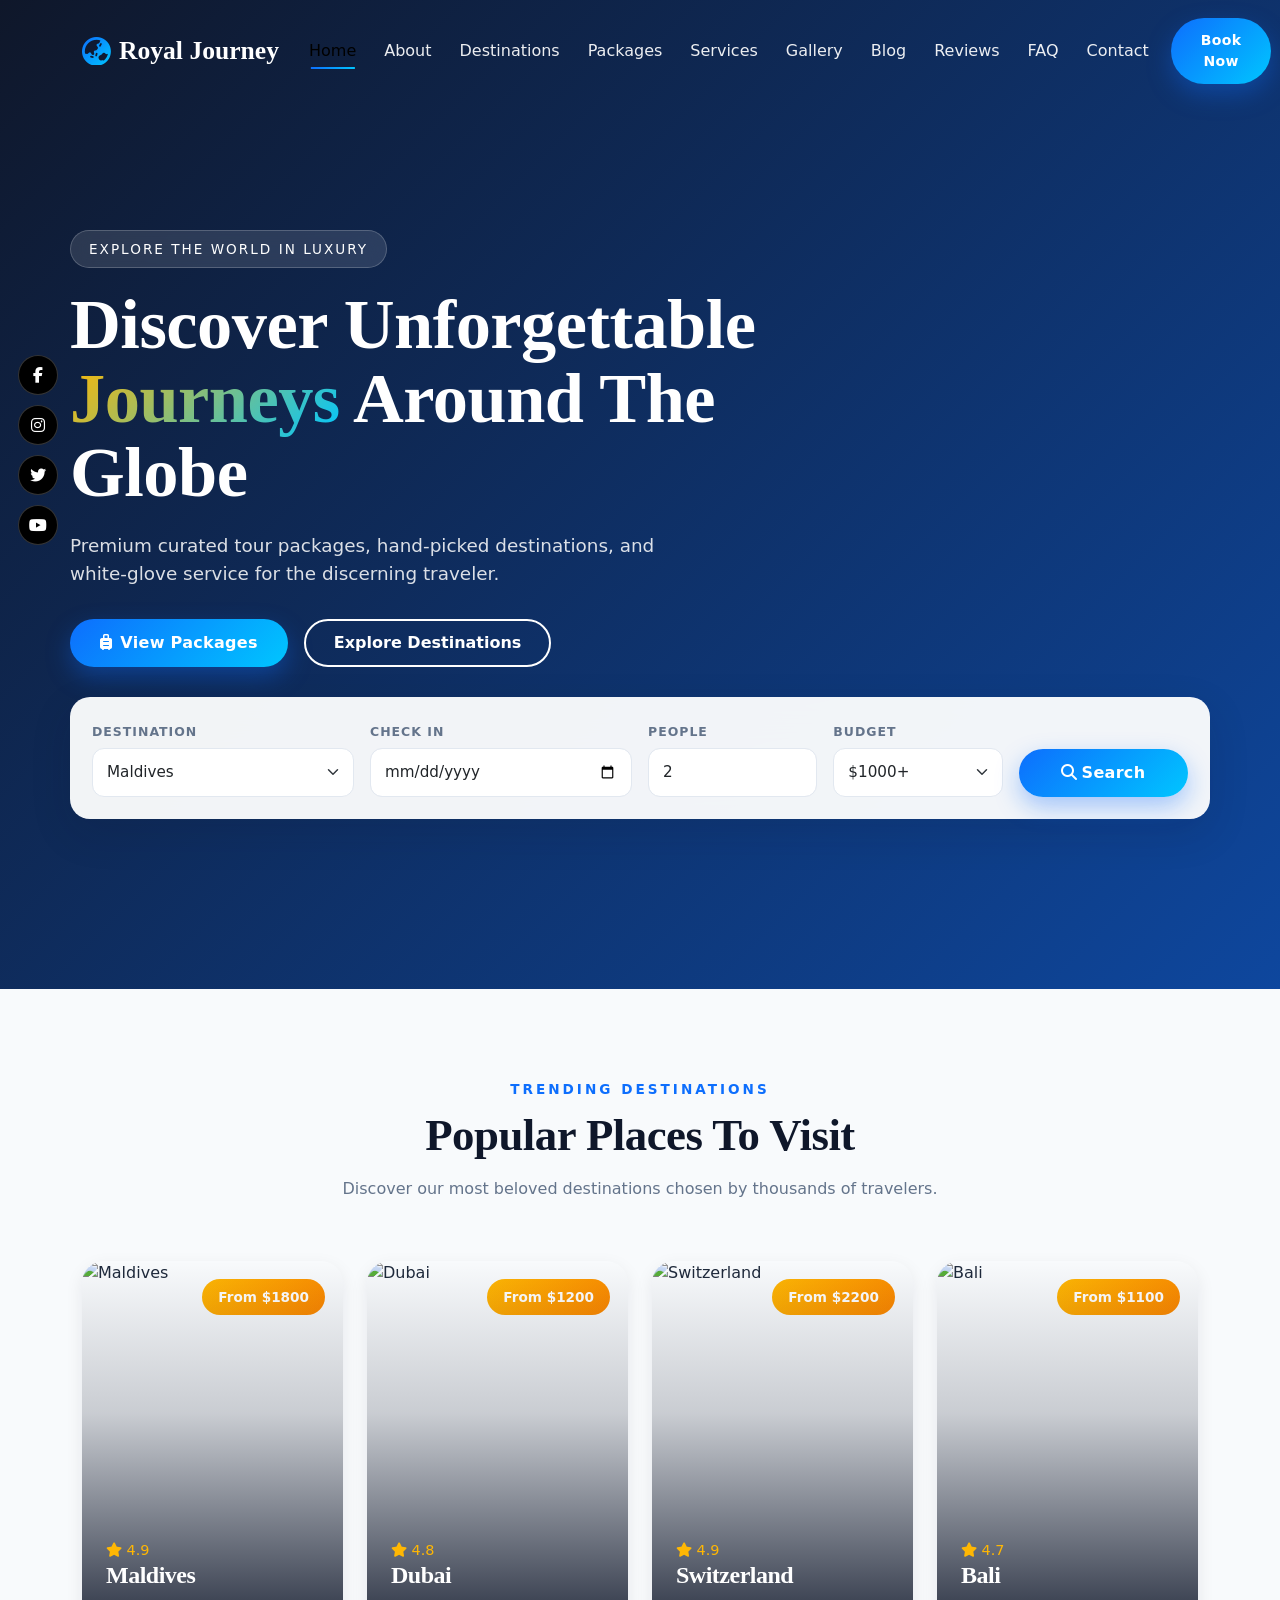
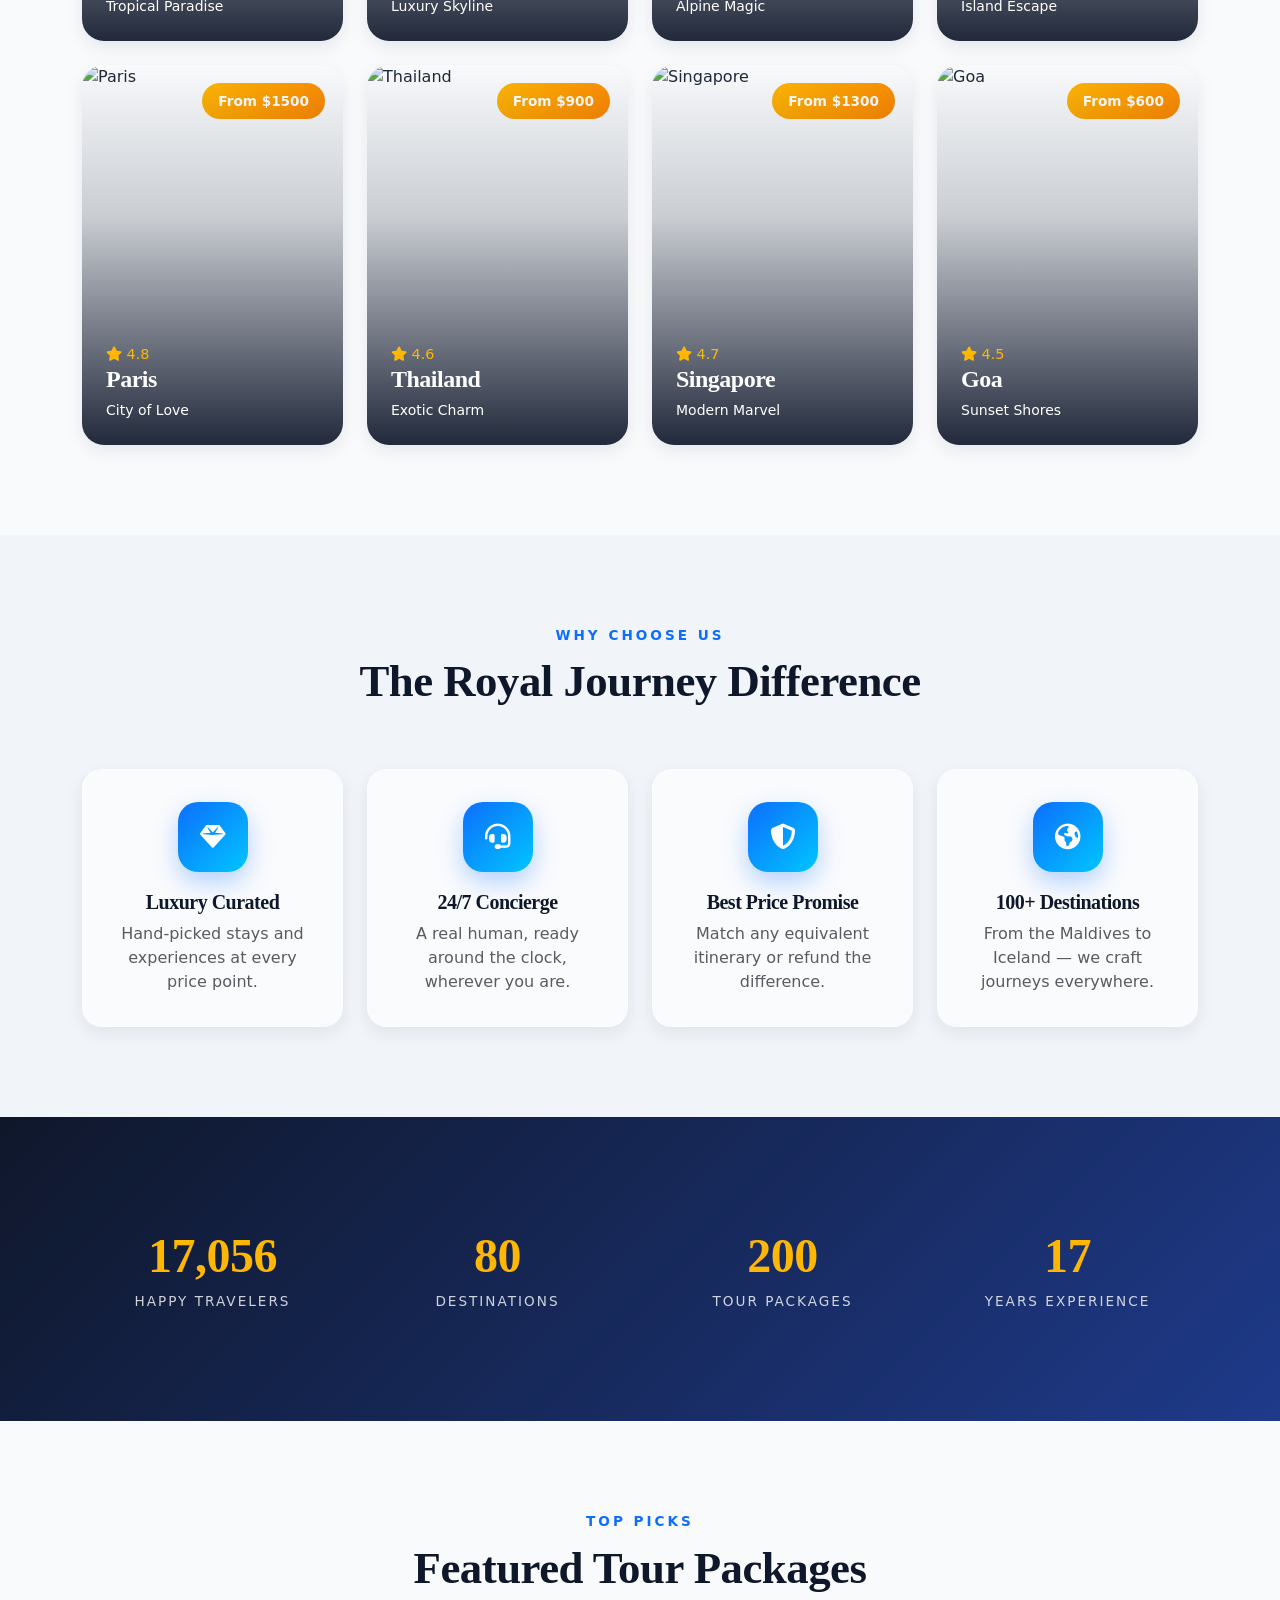
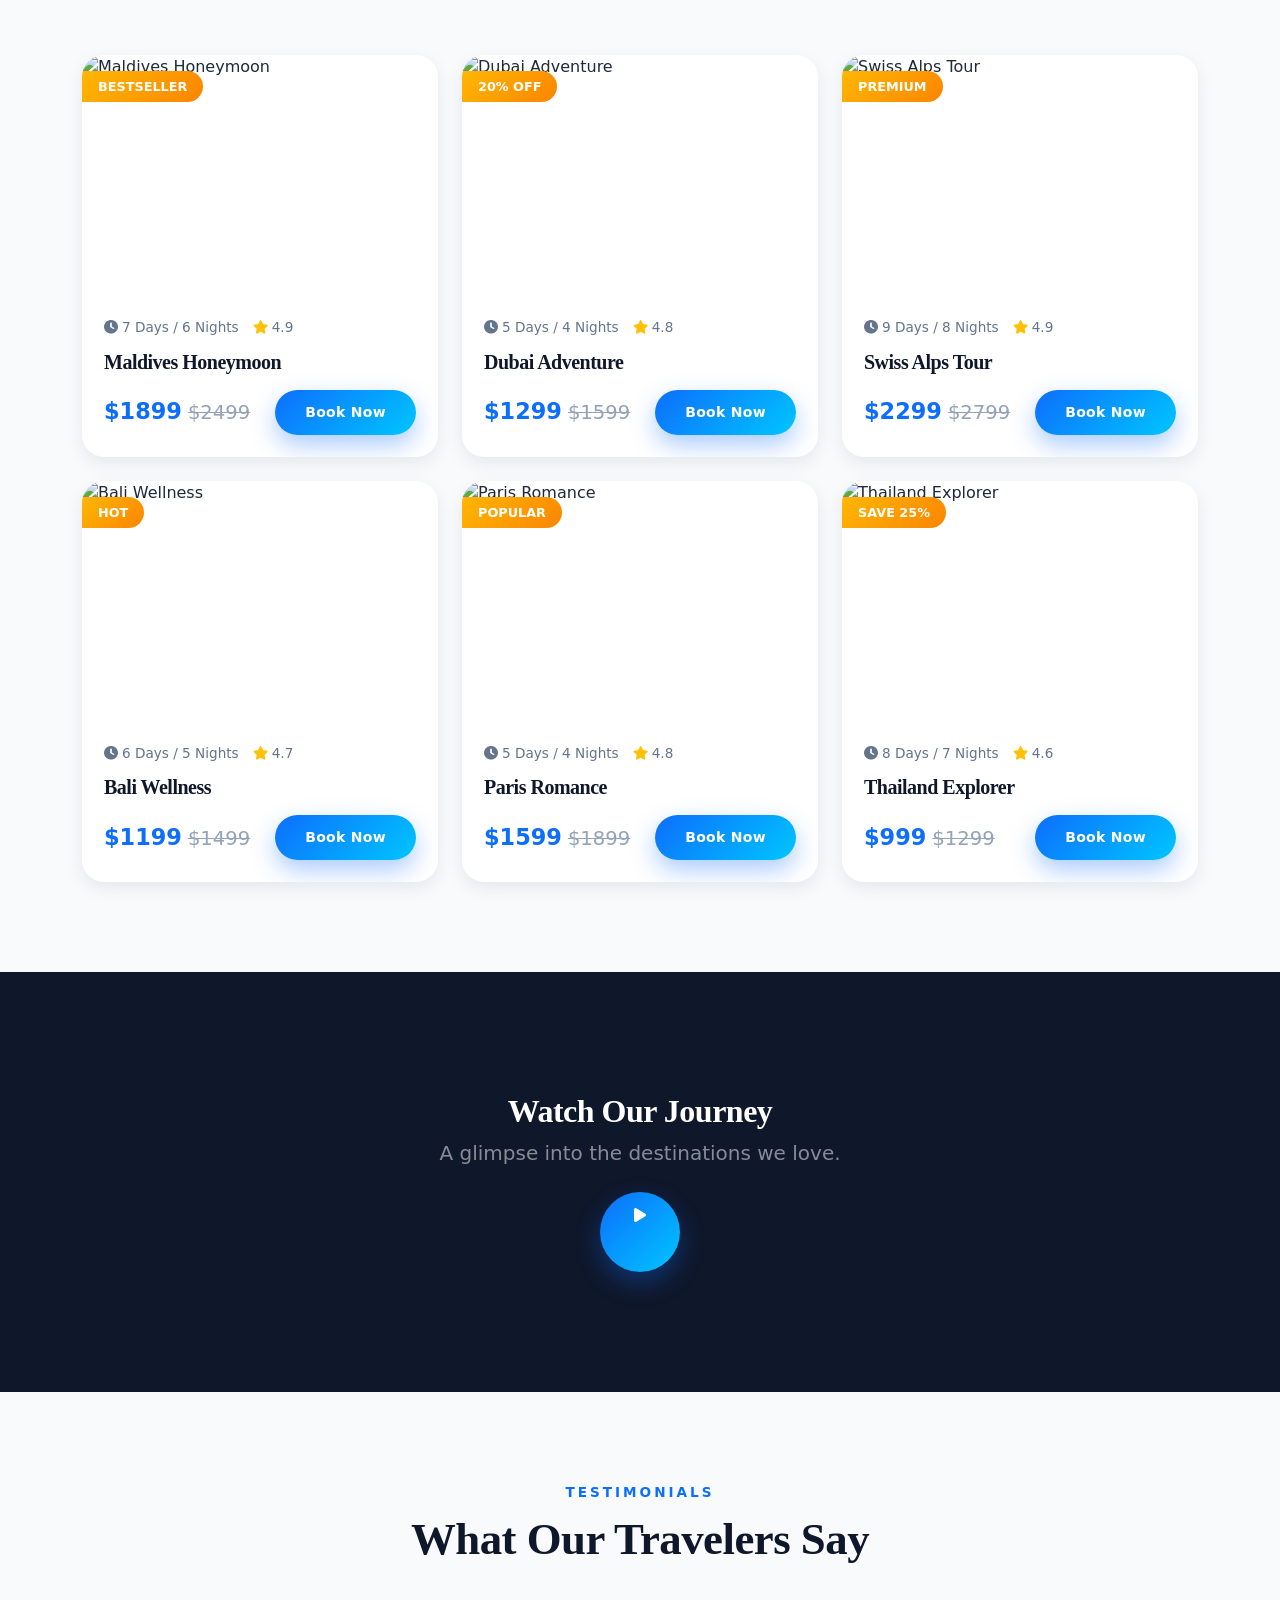
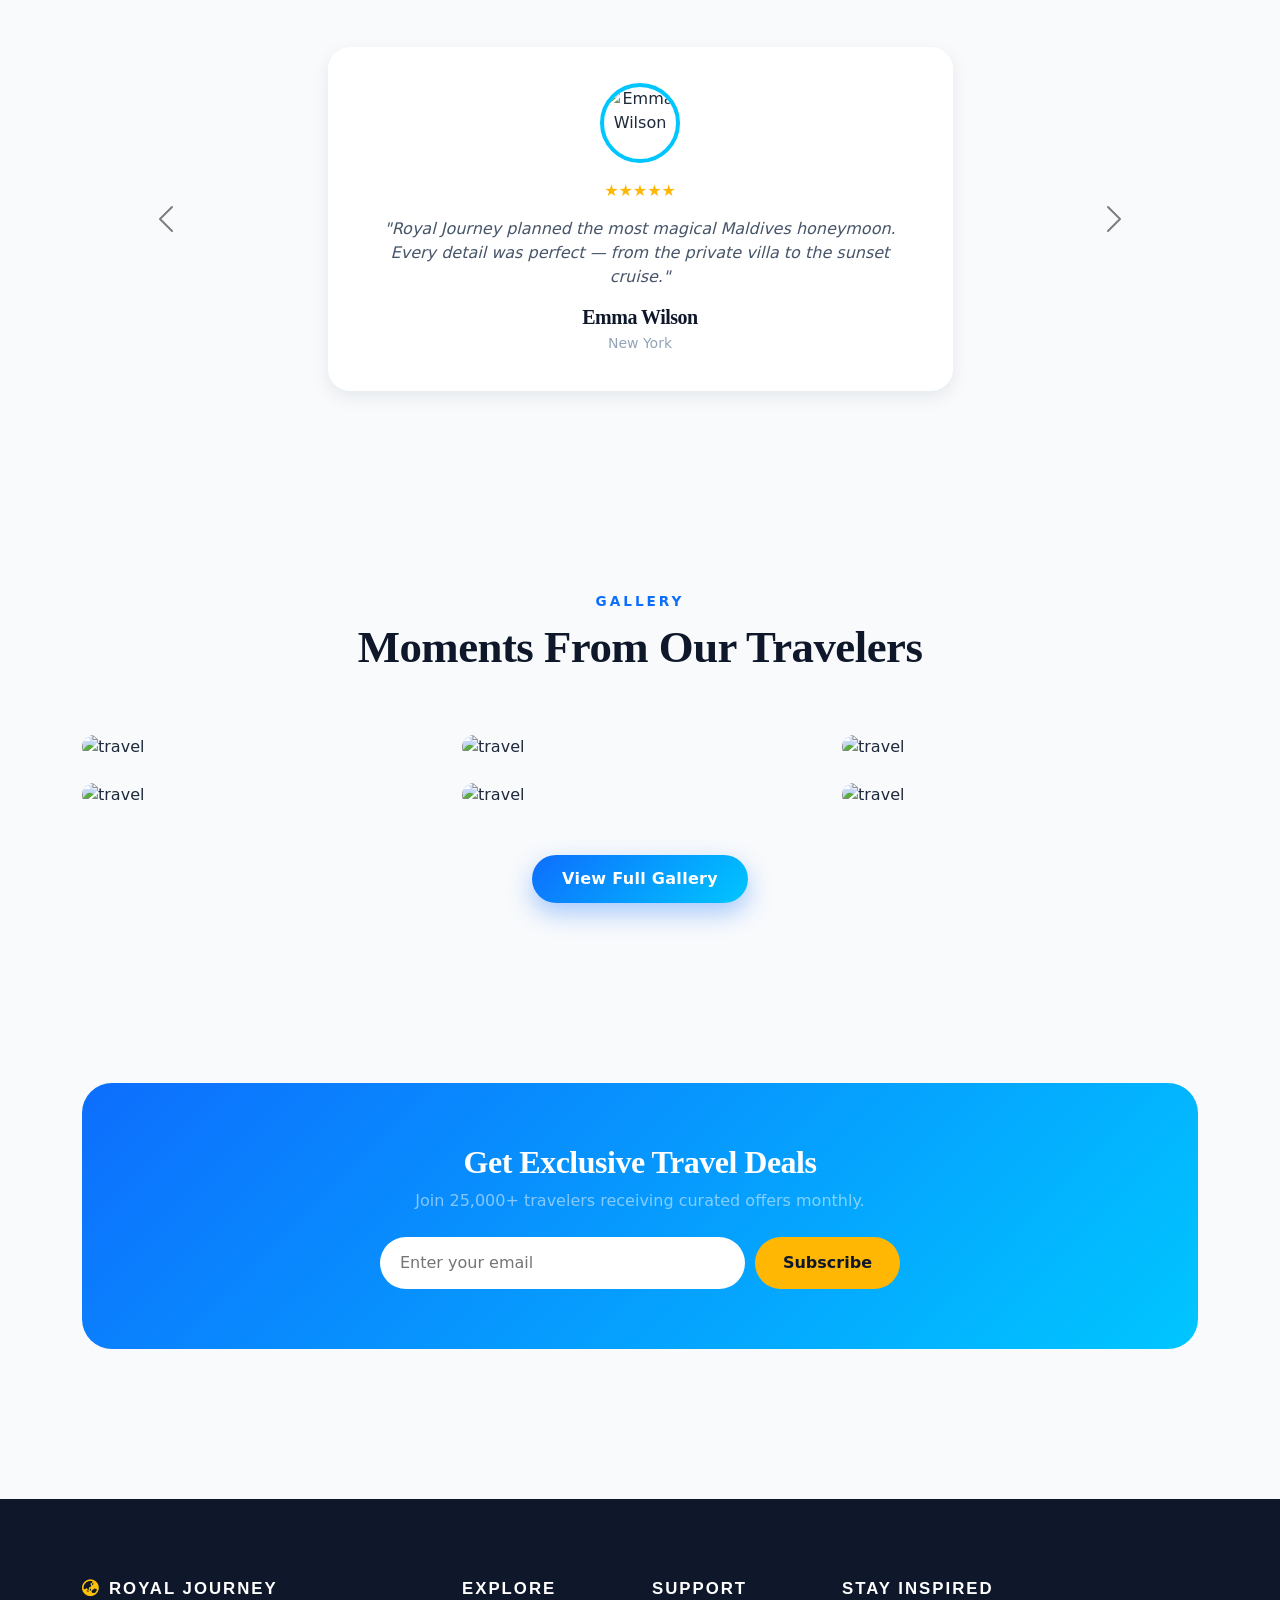
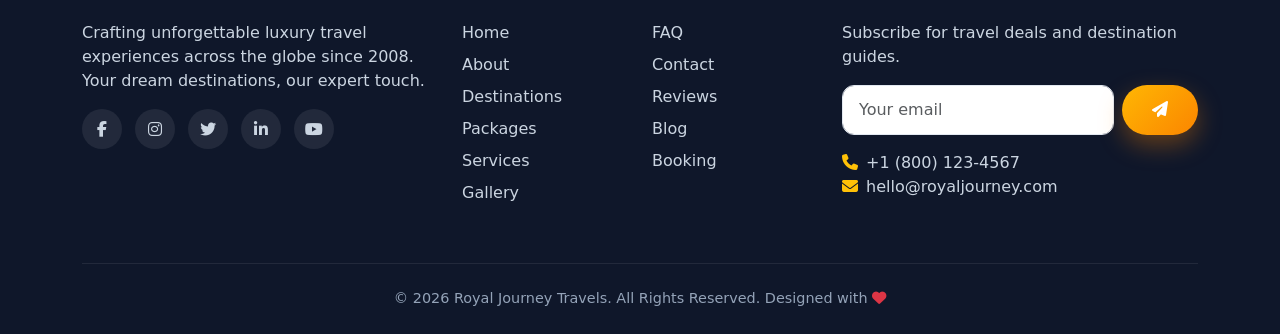
==== commit 26fff92e: "Add files via upload" ====
--- a/index.html
+++ b/index.html
@@ -182,6 +182,6 @@
   </div>
 </div>
 <script src="https://cdn.jsdelivr.net/npm/bootstrap@5.3.3/dist/js/bootstrap.bundle.min.js"></script>
-<script src="js/script.js"></script>
+<script src="script.js"></script>
 </body>
-</html>
+</html>
